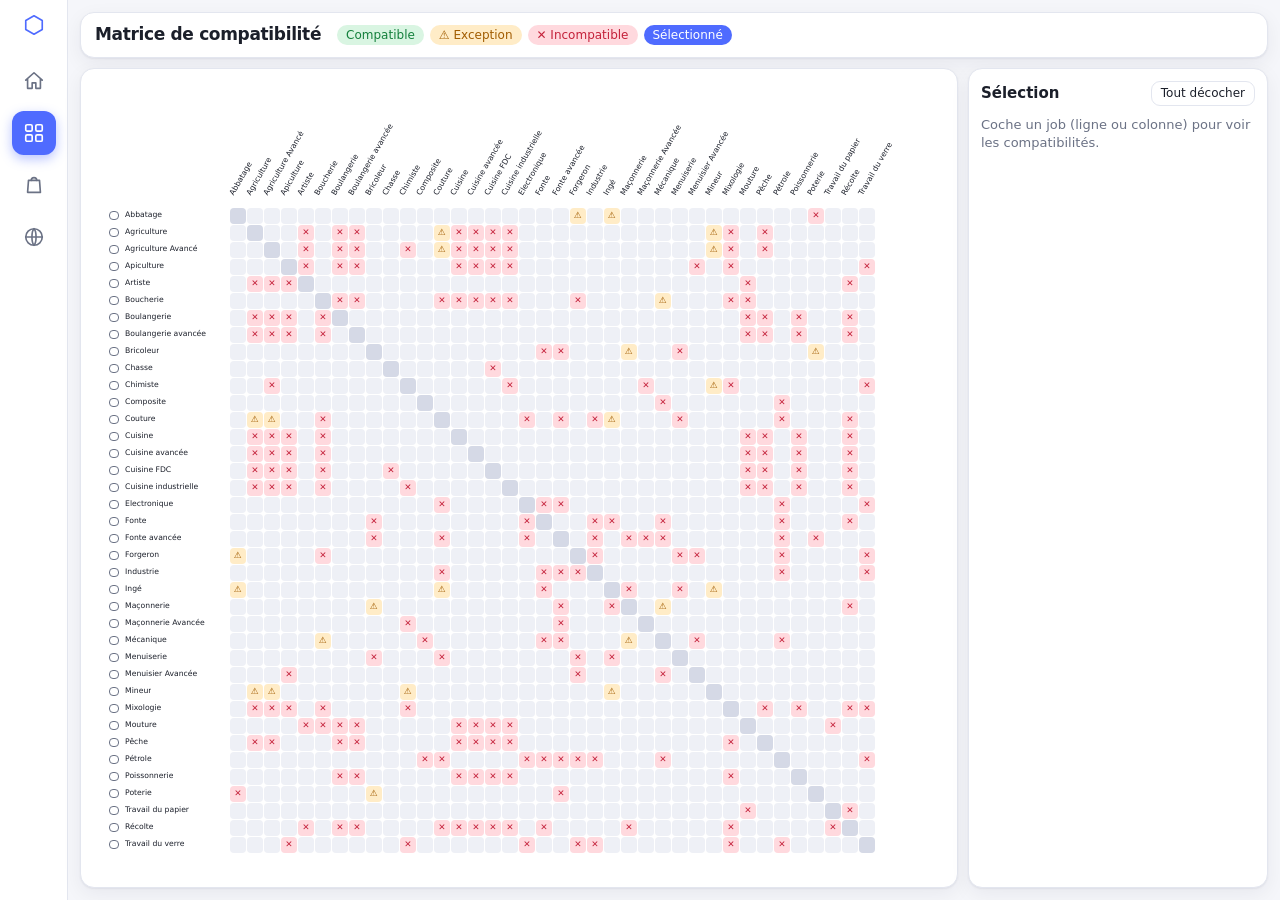
==== matrice.html @ ef5d45a1 "Init" ====
<!DOCTYPE html>
<html lang="fr">
<head>
<meta charset="utf-8">
<meta name="viewport" content="width=device-width, initial-scale=1, viewport-fit=cover">
<title>Matrice de compatibilité</title>
<link rel="stylesheet" href="style.css">
</head>
<body data-page="matrix">
<div class="shell">
  <div class="content">
    <header class="bar">
      <h1>Matrice de compatibilité</h1>
      <div class="legend">
        <span class="lg ok">Compatible</span>
        <span class="lg warn">⚠ Exception</span>
        <span class="lg bad">✕ Incompatible</span>
        <span class="lg sel">Sélectionné</span>
      </div>
    </header>
    <div class="split">
      <main id="wrap"></main>
      <aside>
        <div class="ph"><h2>Sélection</h2><button class="btn sm" id="btnClear">Tout décocher</button></div>
        <div id="panelBody"></div>
      </aside>
    </div>
  </div>
</div>
<script src="matrix-data.js"></script>
<script src="nav.js"></script>
<script src="script.js"></script>
</body>
</html>
---- style.css ----
:root{
  --font:"Inter","SF Pro Text","Segoe UI",system-ui,-apple-system,Roboto,sans-serif;
  --bg:#f5f6fa;--card:#fff;--fg:#1b1f2a;--mute:#6b7285;--line:#e3e6ef;
  --accent:#4f6bff;--cellbg:#eef0f6;--diag:#d5d9e6;--hl:#e2e7ff;
  --ok:#d9f5e2;--ok-fg:#14803c;--warn:#ffecc7;--warn-fg:#a15c00;--bad:#ffd9de;--bad-fg:#c4213a;--sel:#4f6bff;
  --shadow:0 1px 2px rgba(20,25,50,.06),0 6px 20px rgba(20,25,50,.06);
}
@media (prefers-color-scheme:dark){:root{
  --bg:#0f1117;--card:#181b25;--fg:#e8eaf2;--mute:#8b93a8;--line:#2a2f3e;
  --cellbg:#212535;--diag:#32384d;--hl:#2a3358;
  --ok:#17402a;--ok-fg:#6ee19a;--warn:#47360f;--warn-fg:#ffc15c;--bad:#4a1b24;--bad-fg:#ff8798;
}}
*{box-sizing:border-box}
html,body{height:100%;margin:0;overflow:hidden}
body{font:13px/1.4 var(--font);background:var(--bg);color:var(--fg);-webkit-font-smoothing:antialiased}
.shell{height:100dvh;display:flex}
.content{flex:1;min-width:0;min-height:0;display:flex;flex-direction:column;padding:12px;gap:10px}
/* navbar */
.nav{width:68px;flex:none;background:var(--card);border-right:1px solid var(--line);display:flex;flex-direction:column;align-items:center;padding:14px 0;gap:8px}
.nav .brand{color:var(--accent);margin-bottom:10px}
.nav a{width:44px;height:44px;border-radius:12px;display:grid;place-items:center;color:var(--mute);position:relative;transition:.15s;cursor:pointer}
.nav a:hover{background:var(--hl);color:var(--accent)}
.nav a.active{background:var(--accent);color:#fff;box-shadow:0 4px 12px rgba(79,107,255,.4)}
.nav a::after{content:attr(data-label);position:absolute;left:calc(100% + 10px);top:50%;transform:translateY(-50%);background:var(--fg);color:var(--bg);padding:4px 9px;border-radius:7px;white-space:nowrap;font-size:12px;opacity:0;pointer-events:none;transition:.15s;z-index:50}
.nav a:hover::after{opacity:1}
/* barre du haut */
.bar{background:var(--card);border:1px solid var(--line);border-radius:14px;padding:10px 14px;box-shadow:var(--shadow);display:flex;flex-wrap:wrap;gap:8px 16px;align-items:center}
h1{font-size:17px;font-weight:700;margin:0;letter-spacing:-.02em}
.legend{display:flex;flex-wrap:wrap;gap:6px}
.lg{padding:2px 9px;border-radius:20px;font-size:12px;font-weight:500}
.lg.ok{background:var(--ok);color:var(--ok-fg)}.lg.warn{background:var(--warn);color:var(--warn-fg)}
.lg.bad{background:var(--bad);color:var(--bad-fg)}.lg.sel{background:var(--sel);color:#fff}
.chips{flex:1;display:flex;flex-wrap:wrap;gap:5px;align-items:center;min-width:120px}
.hint{color:var(--mute)}
.chip{background:var(--hl);color:var(--accent);border-radius:20px;padding:2px 4px 2px 10px;font-weight:600;display:inline-flex;gap:4px;align-items:center}
.chip button{border:0;background:none;color:inherit;cursor:pointer;font-size:14px;line-height:1;padding:2px 5px;border-radius:50%}
.chip button:hover{background:var(--accent);color:#fff}
.btn{font:inherit;font-weight:500;padding:6px 12px;border:1px solid var(--line);background:var(--card);color:var(--fg);border-radius:9px;cursor:pointer;transition:.15s}
.btn:hover{border-color:var(--accent);color:var(--accent)}
/* matrice */
main{flex:1;min-height:0;overflow:hidden;background:var(--card);border:1px solid var(--line);border-radius:14px;box-shadow:var(--shadow);padding:8px;display:flex;align-items:center;justify-content:center}
table{border-collapse:separate;border-spacing:1px;font-size:var(--fs,12px);margin-right:var(--over,0)}
td.c{width:var(--cell);min-width:var(--cell);max-width:var(--cell);height:var(--cell);padding:0;text-align:center;border-radius:4px;background:var(--cellbg);font-size:calc(var(--cell)*.55);line-height:1;user-select:none;overflow:hidden;transition:background .12s}
td.c.hl{background:var(--hl)}
td.c.diag{background:var(--diag)}
td.c.v1{background:var(--bad);color:var(--bad-fg);font-weight:700}
td.c.v2{background:var(--warn);color:var(--warn-fg)}
tbody tr:hover td.c:not(.v1):not(.v2):not(.diag){background:var(--hl)}
th.col{height:var(--colh);width:var(--cell);min-width:var(--cell);max-width:var(--cell);position:relative;padding:0;overflow:visible;cursor:pointer}
th.col div{position:absolute;left:calc(50% - var(--fs)*.4);bottom:2px;transform-origin:0 100%;transform:rotate(-60deg);white-space:nowrap;line-height:1;padding:4px 7px;border-radius:6px;font-weight:500;transition:.12s}
th.col:hover div{background:var(--hl)}
th.row{width:var(--label);min-width:var(--label);max-width:var(--label);height:var(--cell);padding:0 6px;text-align:left;font-weight:500;border-radius:6px;white-space:nowrap;overflow:hidden;transition:.12s}
th.row:hover{background:var(--hl)}
th.row label{display:flex;align-items:center;gap:6px;height:100%;cursor:pointer}
th.row span{overflow:hidden;text-overflow:ellipsis}
.st-ok{background:var(--ok)!important;color:var(--ok-fg)}
.st-warn{background:var(--warn)!important;color:var(--warn-fg)}
.st-bad{background:var(--bad)!important;color:var(--bad-fg)}
.st-sel{background:var(--sel)!important;color:#fff;font-weight:600}
input[type=checkbox].cb{appearance:none;-webkit-appearance:none;flex:none;width:var(--cb);height:var(--cb);margin:0;border:1.5px solid var(--mute);border-radius:4px;background:transparent;cursor:pointer;transition:.12s;display:grid;place-content:center}
input[type=checkbox].cb:hover{border-color:var(--accent)}
input[type=checkbox].cb:checked{background:#fff;border-color:#fff}
input[type=checkbox].cb:checked::after{content:"";width:55%;height:30%;border-left:2px solid var(--accent);border-bottom:2px solid var(--accent);transform:rotate(-45deg) translate(1px,-1px)}
/* accueil */
.hero h1{font-size:26px}.hero p{color:var(--mute);margin:6px 0 0;font-size:15px}
.cards{display:grid;grid-template-columns:repeat(auto-fit,minmax(240px,1fr));gap:14px;align-content:start}
.card{background:var(--card);border:1px solid var(--line);border-radius:14px;padding:18px;box-shadow:var(--shadow);display:flex;flex-direction:column;gap:6px;color:inherit;text-decoration:none;transition:.15s}
.card b{font-size:15px}.card span{color:var(--mute)}
a.card:hover{border-color:var(--accent);transform:translateY(-2px)}
/* panneau de sélection */
.split{flex:1;min-height:0;display:flex;gap:10px}
.split main{min-width:0}
aside{width:300px;flex:none;background:var(--card);border:1px solid var(--line);border-radius:14px;box-shadow:var(--shadow);padding:12px;display:flex;flex-direction:column;gap:10px;min-height:0}
.ph{display:flex;align-items:center;justify-content:space-between;gap:8px}
.ph h2{font-size:15px;margin:0}
.btn.sm{padding:3px 9px;font-size:12px}
#panelBody{flex:1;overflow:auto;display:flex;flex-direction:column;gap:12px;min-height:0}
.selbox{display:flex;flex-wrap:wrap;gap:5px}
.selbox .chip{background:var(--sel);color:#fff}
.selbox .chip button:hover{background:#fff;color:var(--sel)}
.g{font-size:12px;text-transform:uppercase;letter-spacing:.04em;margin:0 0 6px;display:flex;gap:6px;align-items:center}
.g i{font-style:normal;border-radius:20px;padding:0 7px;background:var(--hl);color:var(--fg)}
.g.bad{color:var(--bad-fg)}.g.warn{color:var(--warn-fg)}.g.ok{color:var(--ok-fg)}
.it{padding:7px 10px;border-radius:9px;margin-bottom:5px;cursor:pointer;transition:.12s}
.it:hover{filter:brightness(.96)}
.it small{display:block;font-weight:400;opacity:.9;margin-top:2px}
.pills{display:flex;flex-wrap:wrap;gap:5px}
.pills span{border-radius:20px;padding:2px 9px;font-size:12px;cursor:pointer}
/* mobile : navbar en bas */
@media (max-width:640px){
  .shell{flex-direction:column-reverse}
  .nav{width:100%;flex-direction:row;justify-content:center;padding:6px;border-right:0;border-top:1px solid var(--line)}
  .nav .brand{display:none}.nav a::after{display:none}
  .content{padding:8px;gap:8px}.split{flex-direction:column}aside{width:auto;max-height:38%}.lg{font-size:11px}h1{font-size:15px}
}
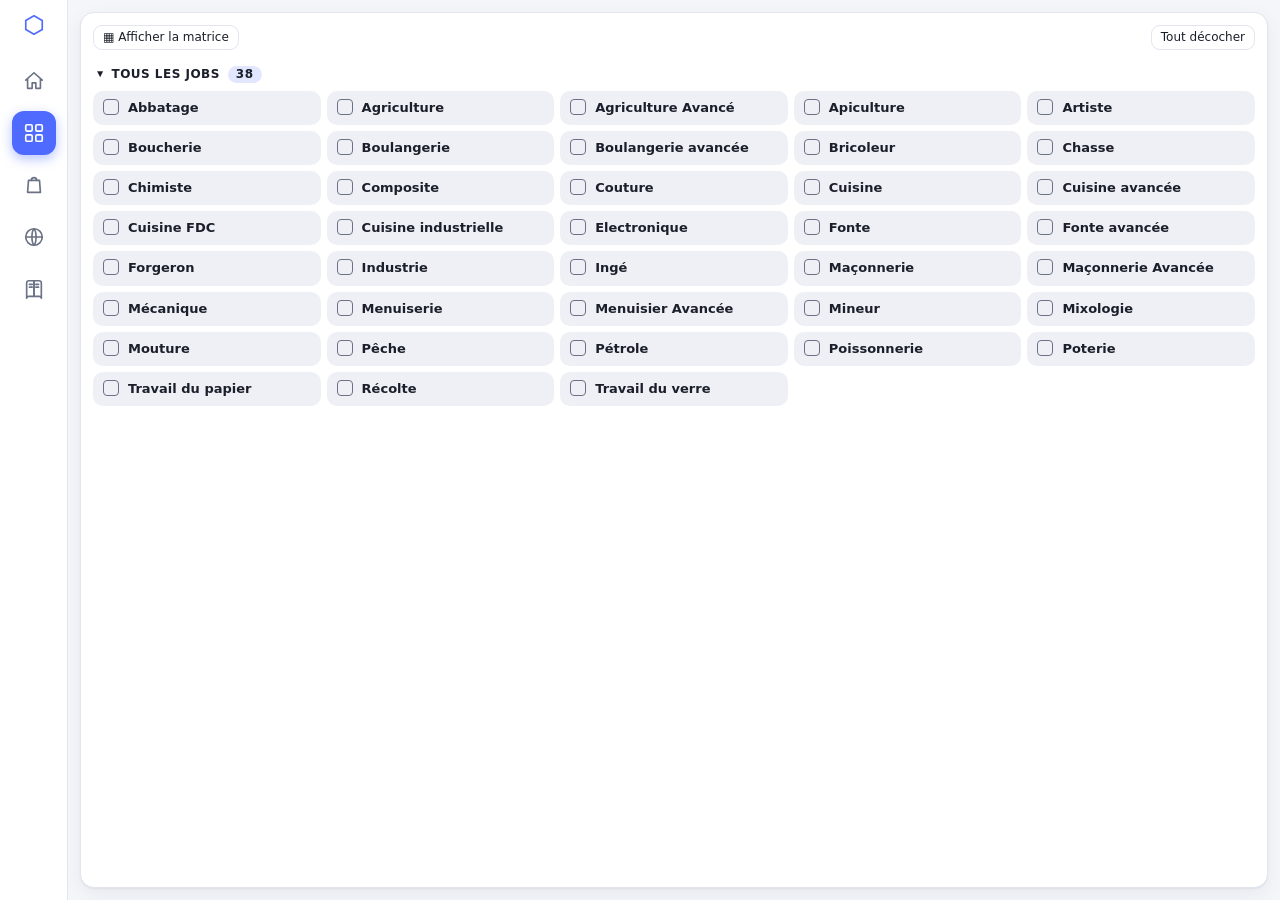
==== commit e1c3e8ba: "Add compatibility matrix scroll menu and Wiki Fandom navigation button" ====
--- a/matrice.html
+++ b/matrice.html
@@ -9,19 +9,10 @@
 <body data-page="matrix">
 <div class="shell">
   <div class="content">
-    <header class="bar">
-      <h1>Matrice de compatibilité</h1>
-      <div class="legend">
-        <span class="lg ok">Compatible</span>
-        <span class="lg warn">⚠ Exception</span>
-        <span class="lg bad">✕ Incompatible</span>
-        <span class="lg sel">Sélectionné</span>
-      </div>
-    </header>
-    <div class="split">
+    <div class="split" id="split">
       <main id="wrap"></main>
       <aside>
-        <div class="ph"><h2>Sélection</h2><button class="btn sm" id="btnClear">Tout décocher</button></div>
+        <div class="ph"><button class="btn sm" id="btnMatrix" aria-expanded="false">▦ Afficher la matrice</button><button class="btn sm" id="btnClear">Tout décocher</button></div>
         <div id="panelBody"></div>
       </aside>
     </div>
--- a/style.css
+++ b/style.css
@@ -69,8 +69,10 @@
 a.card:hover{border-color:var(--accent);transform:translateY(-2px)}
 /* panneau de sélection */
 .split{flex:1;min-height:0;display:flex;gap:10px}
-.split main{min-width:0}
-aside{width:300px;flex:none;background:var(--card);border:1px solid var(--line);border-radius:14px;box-shadow:var(--shadow);padding:12px;display:flex;flex-direction:column;gap:10px;min-height:0}
+.split main{display:none;min-width:0}
+.split.open main{display:flex}
+.split.open aside{flex:none;width:clamp(320px,34%,460px)}
+aside{flex:1;min-width:0;background:var(--card);border:1px solid var(--line);border-radius:14px;box-shadow:var(--shadow);padding:12px;display:flex;flex-direction:column;gap:10px;min-height:0}
 .ph{display:flex;align-items:center;justify-content:space-between;gap:8px}
 .ph h2{font-size:15px;margin:0}
 .btn.sm{padding:3px 9px;font-size:12px}
@@ -86,10 +88,22 @@
 .it small{display:block;font-weight:400;opacity:.9;margin-top:2px}
 .pills{display:flex;flex-wrap:wrap;gap:5px}
 .pills span{border-radius:20px;padding:2px 9px;font-size:12px;cursor:pointer}
+/* liste par catégories dépliables */
+.cat summary{list-style:none;cursor:pointer;display:flex;align-items:center;gap:8px;font-size:12px;font-weight:700;text-transform:uppercase;letter-spacing:.04em;padding:6px 4px;user-select:none}
+.cat summary::-webkit-details-marker{display:none}
+.cat summary::before{content:"▸";display:inline-block;transition:.15s}
+.cat[open] summary::before{transform:rotate(90deg)}
+.cat summary i{font-style:normal;border-radius:20px;padding:0 8px;background:var(--hl);color:var(--fg);font-weight:600}
+.cat.sel summary{color:var(--accent)}.cat.ok summary{color:var(--ok-fg)}.cat.warn summary{color:var(--warn-fg)}.cat.bad summary{color:var(--bad-fg)}
+.items{display:grid;grid-template-columns:repeat(auto-fill,minmax(220px,1fr));gap:6px;padding:2px 0 10px}
+.it{display:flex;gap:9px;align-items:flex-start;padding:8px 10px;border-radius:10px;background:var(--cellbg);margin:0}
+.it .cb{--cb:16px;margin-top:2px}
+.it b{font-weight:600}
+#panelBody{gap:0}
 /* mobile : navbar en bas */
 @media (max-width:640px){
   .shell{flex-direction:column-reverse}
   .nav{width:100%;flex-direction:row;justify-content:center;padding:6px;border-right:0;border-top:1px solid var(--line)}
   .nav .brand{display:none}.nav a::after{display:none}
-  .content{padding:8px;gap:8px}.split{flex-direction:column}aside{width:auto;max-height:38%}.lg{font-size:11px}h1{font-size:15px}
+  .content{padding:8px;gap:8px}.split{flex-direction:column}.split.open aside{width:auto;max-height:42%}.lg{font-size:11px}h1{font-size:15px}
 }
